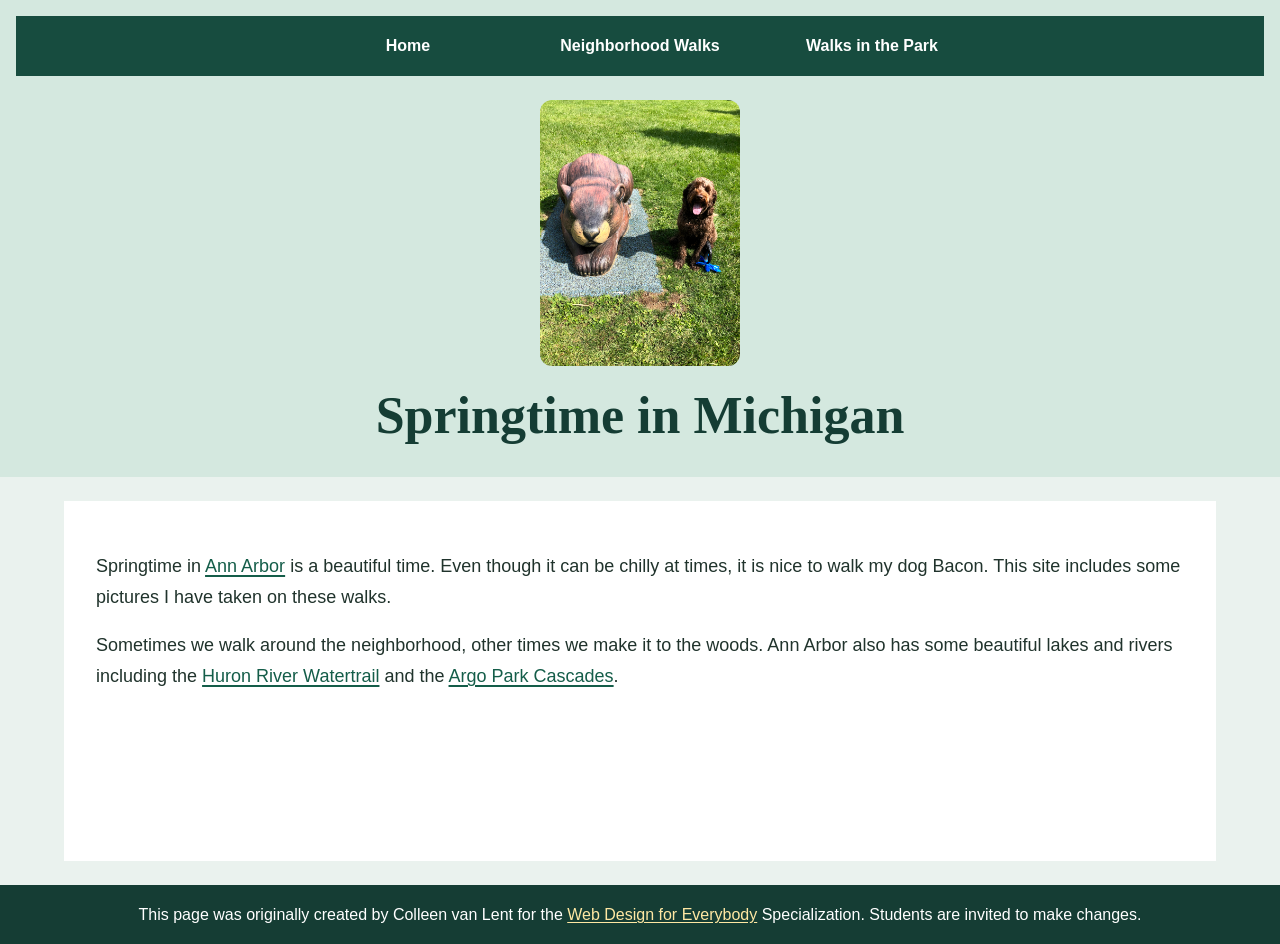
==== index.html @ 26282762 "Add styled Michigan parks pages" ====
<!DOCTYPE html>
<html lang="en">

<head>
  <meta charset="utf-8">
  <meta name="viewport" content="width=device-width">
  <title>Springtime in Michigan</title>
  <!-- You will need to link to the CSS file -->
  <link rel="stylesheet" href="css/style.css">
</head>

<body>
  <header>
      <nav aria-label="Main navigation">
      <ul>
        <li><a href="index.html">Home</a></li>
        <li><a href="neighborhood.html">Neighborhood Walks</a></li>
        <li><a href="parks.html">Walks in the Park</a></li>
      </ul>
    </nav>
    <img src="images/BaconGallupPark.jpg" width="200" alt="Brown Labradoodle sitting next to a statue.">
    <h1>Springtime in Michigan</h1>
  </header>
  <main>
    <p>Springtime in <a href="https://www.michigan.org/city/ann-arbor">Ann Arbor</a> is a beautiful time. Even though
      it can be chilly at times, it is nice to walk my dog Bacon. This site includes some pictures I have taken on
      these walks. </p>

    <p>Sometimes we walk around the neighborhood, other times we make it to the woods. Ann Arbor also has some
      beautiful lakes and rivers including the <a
        href="https://www.annarbor.org/things-to-do/recreation-outdoors/huron-river/">Huron River Watertrail</a> and
      the <a href="https://www.a2gov.org/departments/Parks-Recreation/parks-places/argo/pages/default.aspx">Argo Park
        Cascades</a>.</p>

  </main>
  <footer>
    <p>This page was originally created by Colleen van Lent for the <a
        href="https://www.coursera.org/specializations/web-design"> Web Design for Everybody</a> Specialization.
      Students are invited to make changes.</p>
  </footer>

</body>

</html>
---- css/style.css ----
body {
  margin: 0;
  background-color: #eaf2ee;
  color: #20332c;
  font-family: Arial, Helvetica, sans-serif;
  font-size: 1rem;
}

header {
  padding: 1rem 1rem 2rem;
  background-color: #d4e8df;
  text-align: center;
}

header > img {
  display: block;
  width: min(12.5rem, 80vw);
  height: auto;
  margin: 1.5rem auto 0;
  border-radius: 0.75rem;
}

nav {
  padding: 0.5rem 1rem;
  background-color: #174c3f;
}

nav ul {
  display: flex;
  flex-wrap: wrap;
  justify-content: center;
  gap: 0.5rem;
  margin: 0;
  padding: 0;
  list-style: none;
}

li {
  display: inline-block;
  width: 30%;
  max-width: 14rem;
  min-width: 8rem;
  text-align: center;
}

nav a {
  display: block;
  padding: 0.8rem 0.65rem;
  border-radius: 0.35rem;
  color: #ffffff;
  font-weight: 700;
  text-decoration: none;
}

nav a:hover,
nav a:focus-visible {
  background-color: #286d58;
}

nav a:focus-visible,
footer a:focus-visible {
  outline: 3px solid #f6d77a;
  outline-offset: 3px;
}

h1 {
  margin: 1.25rem 0 0;
  color: #153d34;
  font-family: Georgia, "Times New Roman", serif;
  font-size: clamp(2rem, 5vw, 3.25rem);
  text-align: center;
}

main {
  width: min(100% - 2rem, 72rem);
  min-height: 40vh;
  margin: 1.5rem auto;
  padding: clamp(1rem, 3vw, 2rem);
  box-sizing: border-box;
  background-color: #ffffff;
  font-size: 1.125rem;
}

p {
  line-height: 1.7;
}

main a {
  color: #145d49;
  text-decoration-thickness: 0.1em;
  text-underline-offset: 0.15em;
}

main a:focus-visible {
  outline: 3px solid #a75a00;
  outline-offset: 3px;
}

.photo-gallery {
  display: grid;
  grid-template-columns: repeat(auto-fit, minmax(min(100%, 13rem), 1fr));
  gap: 1rem;
}

.photo-gallery img {
  display: block;
  width: 100%;
  height: 14rem;
  border-radius: 0.5rem;
  object-fit: cover;
}

footer {
  padding: 1rem clamp(1rem, 4vw, 3rem);
  background-color: #153d34;
  color: #ffffff;
  text-align: center;
}

footer p {
  max-width: 70rem;
  margin: 0 auto;
}

footer a {
  color: #ffe8a3;
  text-underline-offset: 0.15em;
}

@media (max-width: 40rem) {
  li {
    width: 100%;
    max-width: 24rem;
    min-width: 0;
  }

  main {
    width: calc(100% - 1rem);
    margin: 0.5rem auto;
  }
}
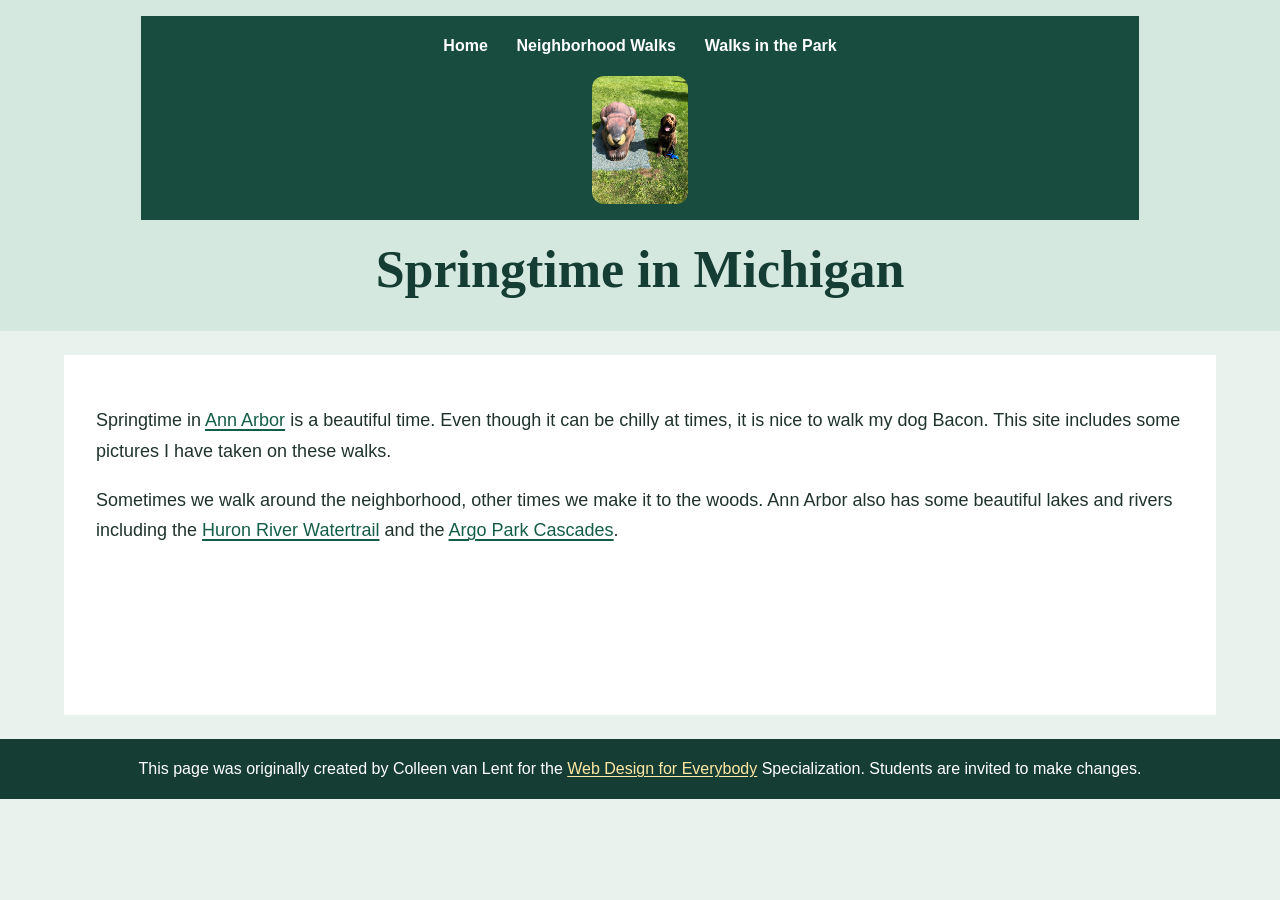
==== commit 5a27cdb0: "update requeriments v2" ====
--- a/index.html
+++ b/index.html
@@ -10,18 +10,19 @@
 </head>
 
 <body>
+  <a class="skip-link" lang="es" href="#main-content">Saltar al contenido principal</a>
   <header>
-      <nav aria-label="Main navigation">
+    <nav aria-label="Main navigation">
       <ul>
         <li><a href="index.html">Home</a></li>
         <li><a href="neighborhood.html">Neighborhood Walks</a></li>
         <li><a href="parks.html">Walks in the Park</a></li>
       </ul>
+      <img src="images/BaconGallupPark.jpg" width="200" alt="Brown Labradoodle sitting next to a statue.">
     </nav>
-    <img src="images/BaconGallupPark.jpg" width="200" alt="Brown Labradoodle sitting next to a statue.">
     <h1>Springtime in Michigan</h1>
   </header>
-  <main>
+  <main id="main-content">
     <p>Springtime in <a href="https://www.michigan.org/city/ann-arbor">Ann Arbor</a> is a beautiful time. Even though
       it can be chilly at times, it is nice to walk my dog Bacon. This site includes some pictures I have taken on
       these walks. </p>
--- a/css/style.css
+++ b/css/style.css
@@ -6,23 +6,40 @@
   font-size: 1rem;
 }
 
+.skip-link {
+  position: absolute;
+  top: -4rem;
+  left: 1rem;
+  z-index: 1;
+  padding: 0.75rem 1rem;
+  background-color: #ffffff;
+  color: #153d34;
+}
+
+.skip-link:focus {
+  top: 1rem;
+}
+
 header {
   padding: 1rem 1rem 2rem;
   background-color: #d4e8df;
   text-align: center;
 }
 
-header > img {
-  display: block;
-  width: min(12.5rem, 80vw);
-  height: auto;
-  margin: 1.5rem auto 0;
-  border-radius: 0.75rem;
+nav {
+  display: inline-block;
+  width: 80%;
+  padding: 0.5rem 1rem;
+  box-sizing: border-box;
+  background-color: #174c3f;
 }
 
-nav {
-  padding: 0.5rem 1rem;
-  background-color: #174c3f;
+nav img {
+  display: block;
+  width: 10%;
+  height: auto;
+  margin: 0.5rem auto;
+  border-radius: 0.75rem;
 }
 
 nav ul {
@@ -35,13 +52,13 @@
   list-style: none;
 }
 
-li {
+/* li {
   display: inline-block;
   width: 30%;
   max-width: 14rem;
   min-width: 8rem;
   text-align: center;
-}
+} */
 
 nav a {
   display: block;
@@ -96,18 +113,25 @@
   outline-offset: 3px;
 }
 
-.photo-gallery {
+.grid {
   display: grid;
-  grid-template-columns: repeat(auto-fit, minmax(min(100%, 13rem), 1fr));
-  gap: 1rem;
+  grid-template-columns: 40% 40%;
+  justify-content: space-around;
+  align-items: center;
+  row-gap: 1rem;
 }
 
-.photo-gallery img {
+.grid img {
   display: block;
   width: 100%;
-  height: 14rem;
   border-radius: 0.5rem;
-  object-fit: cover;
+}
+
+.flex {
+  display: flex;
+  flex-wrap: wrap;
+  justify-content: space-around;
+  gap: 1rem;
 }
 
 footer {
@@ -128,11 +152,11 @@
 }
 
 @media (max-width: 40rem) {
-  li {
+  /* li {
     width: 100%;
     max-width: 24rem;
     min-width: 0;
-  }
+  } */
 
   main {
     width: calc(100% - 1rem);
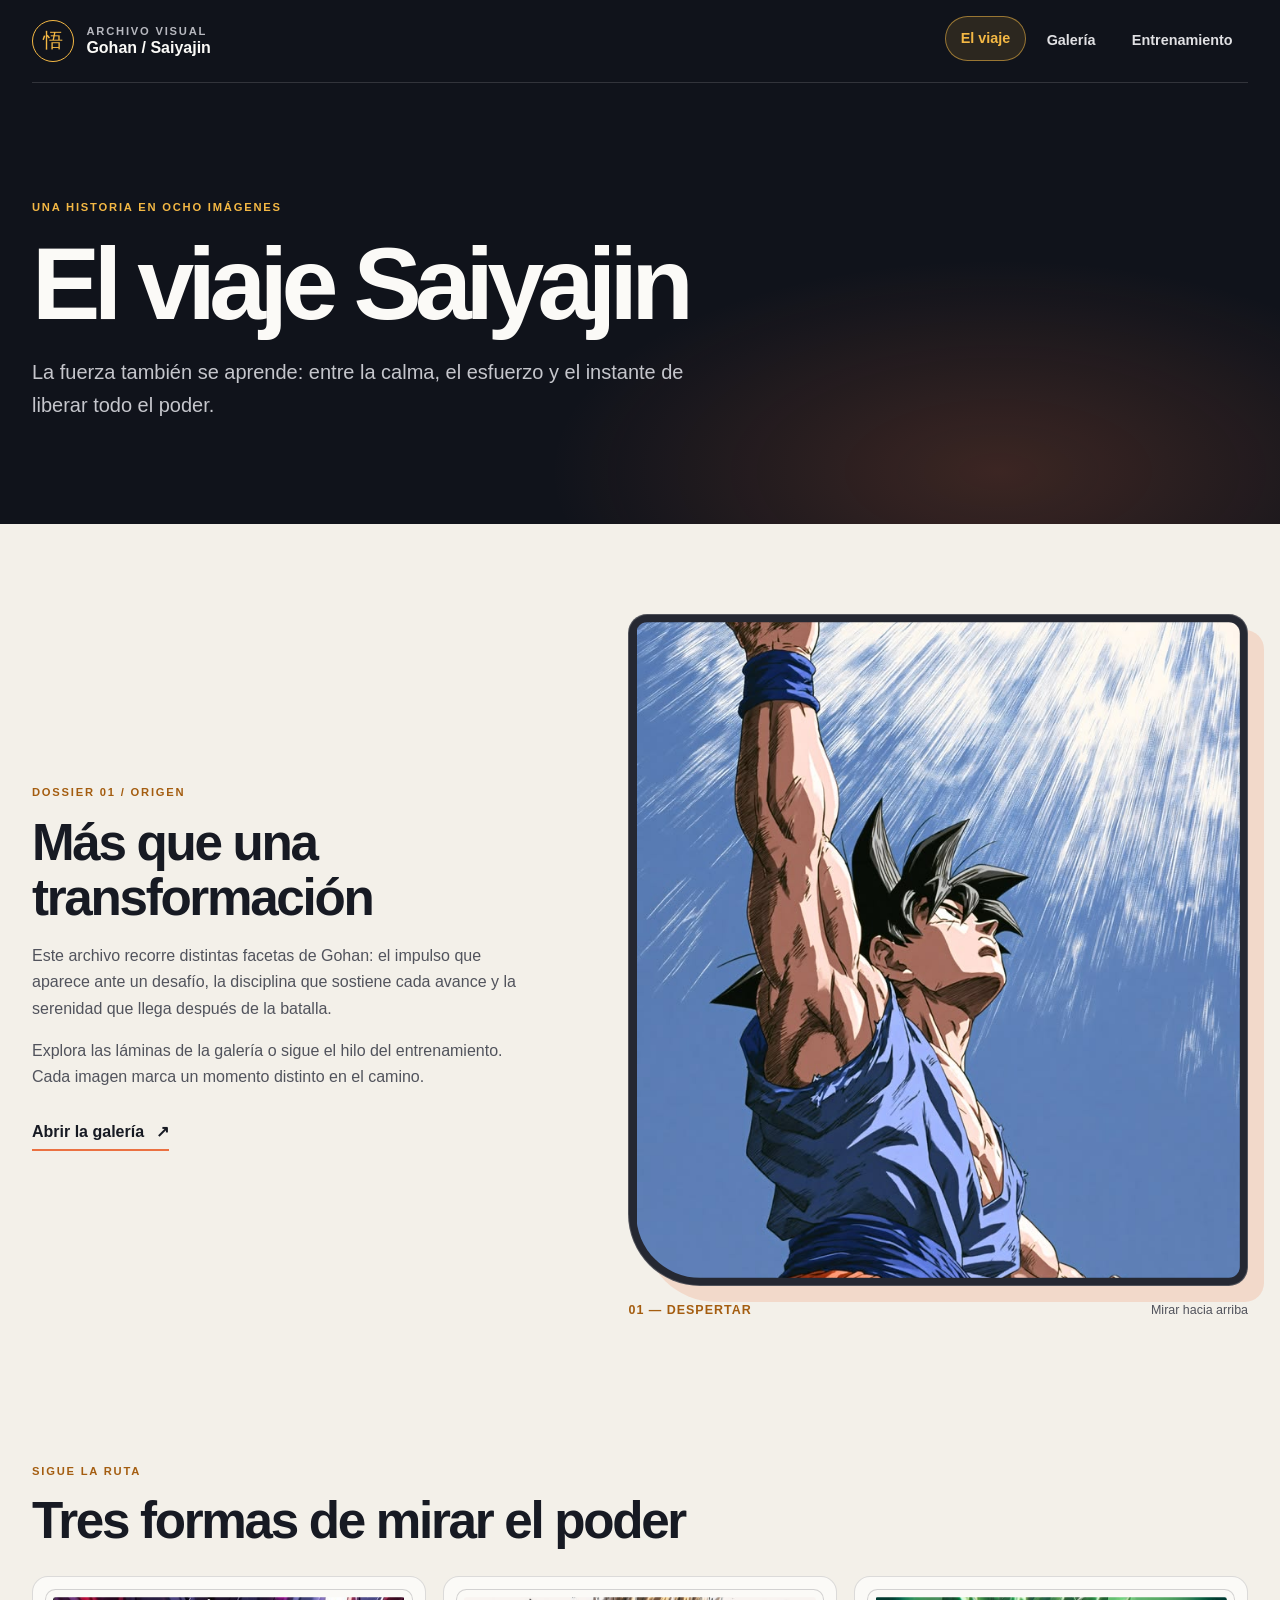
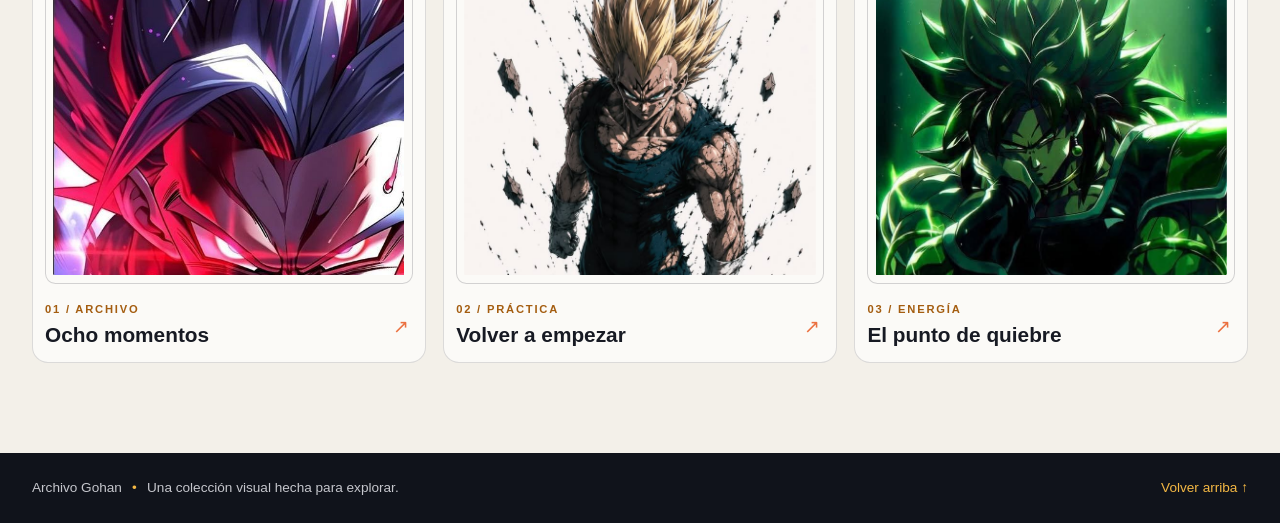
==== commit 5b8cf631: "Actualizar sitio con galería de Gohan" ====
--- a/index.html
+++ b/index.html
@@ -1,45 +1,79 @@
-<!DOCTYPE html>
-<html lang="en">
-
+<!doctype html>
+<html lang="es">
 <head>
   <meta charset="utf-8">
-  <meta name="viewport" content="width=device-width">
-  <title>Springtime in Michigan</title>
-  <!-- You will need to link to the CSS file -->
+  <meta name="viewport" content="width=device-width, initial-scale=1">
+  <meta name="description" content="Un archivo visual sobre la energía, el crecimiento y las distintas etapas de Gohan.">
+  <title>El viaje Saiyajin | Archivo Gohan</title>
   <link rel="stylesheet" href="css/style.css">
 </head>
+<body>
+  <a class="skip-link" href="#contenido">Saltar al contenido principal</a>
+  <header class="site-header">
+    <nav class="site-nav" aria-label="Navegación principal">
+      <a class="wordmark" href="index.html" aria-label="Archivo Gohan, inicio">
+        <span class="wordmark__seal" aria-hidden="true">悟</span>
+        <span><span class="wordmark__eyebrow">ARCHIVO VISUAL</span><span class="wordmark__name">Gohan / Saiyajin</span></span>
+      </a>
+      <ul class="nav-links">
+        <li><a aria-current="page" href="index.html">El viaje</a></li>
+        <li><a href="neighborhood.html">Galería</a></li>
+        <li><a href="parks.html">Entrenamiento</a></li>
+      </ul>
+    </nav>
+    <div class="masthead">
+      <p class="eyebrow">Una historia en ocho imágenes</p>
+      <h1>El viaje Saiyajin</h1>
+      <p class="masthead__lead">La fuerza también se aprende: entre la calma, el esfuerzo y el instante de liberar todo el poder.</p>
+    </div>
+  </header>
 
-<body>
-  <a class="skip-link" lang="es" href="#main-content">Saltar al contenido principal</a>
-  <header>
-    <nav aria-label="Main navigation">
-      <ul>
-        <li><a href="index.html">Home</a></li>
-        <li><a href="neighborhood.html">Neighborhood Walks</a></li>
-        <li><a href="parks.html">Walks in the Park</a></li>
-      </ul>
-      <img src="images/BaconGallupPark.jpg" width="200" alt="Brown Labradoodle sitting next to a statue.">
-    </nav>
-    <h1>Springtime in Michigan</h1>
-  </header>
-  <main id="main-content">
-    <p>Springtime in <a href="https://www.michigan.org/city/ann-arbor">Ann Arbor</a> is a beautiful time. Even though
-      it can be chilly at times, it is nice to walk my dog Bacon. This site includes some pictures I have taken on
-      these walks. </p>
+  <main id="contenido" class="page-shell">
+    <section class="intro-grid" aria-labelledby="intro-title">
+      <div class="intro-copy">
+        <p class="eyebrow eyebrow--dark">Dossier 01 / Origen</p>
+        <h2 id="intro-title">Más que una transformación</h2>
+        <p>Este archivo recorre distintas facetas de Gohan: el impulso que aparece ante un desafío, la disciplina que sostiene cada avance y la serenidad que llega después de la batalla.</p>
+        <p>Explora las láminas de la galería o sigue el hilo del entrenamiento. Cada imagen marca un momento distinto en el camino.</p>
+        <a class="action-link" href="neighborhood.html">Abrir la galería <span aria-hidden="true">↗</span></a>
+      </div>
+      <figure class="hero-figure">
+        <img src="resources/gohan08.jpeg" alt="Gohan levanta los brazos hacia un cielo luminoso." fetchpriority="high">
+        <figcaption><span>01 — Despertar</span><span>Mirar hacia arriba</span></figcaption>
+      </figure>
+    </section>
 
-    <p>Sometimes we walk around the neighborhood, other times we make it to the woods. Ann Arbor also has some
-      beautiful lakes and rivers including the <a
-        href="https://www.annarbor.org/things-to-do/recreation-outdoors/huron-river/">Huron River Watertrail</a> and
-      the <a href="https://www.a2gov.org/departments/Parks-Recreation/parks-places/argo/pages/default.aspx">Argo Park
-        Cascades</a>.</p>
+    <section class="chapter-section" aria-labelledby="chapters-title">
+      <div class="section-heading">
+        <p class="eyebrow eyebrow--dark">Sigue la ruta</p>
+        <h2 id="chapters-title">Tres formas de mirar el poder</h2>
+      </div>
+      <div class="chapter-grid">
+        <a class="chapter-card" href="neighborhood.html">
+          <img src="resources/gohan01.jpeg" alt="Primer plano de Gohan rodeado por una energía roja y violeta." loading="lazy">
+          <span class="chapter-card__number">01 / Archivo</span>
+          <h3>Ocho momentos</h3>
+          <span class="chapter-card__arrow" aria-hidden="true">↗</span>
+        </a>
+        <a class="chapter-card" href="parks.html">
+          <img src="resources/gohan06.jpeg" alt="Gohan de pie, concentrado, entre trazos oscuros." loading="lazy">
+          <span class="chapter-card__number">02 / Práctica</span>
+          <h3>Volver a empezar</h3>
+          <span class="chapter-card__arrow" aria-hidden="true">↗</span>
+        </a>
+        <a class="chapter-card" href="neighborhood.html#cambio">
+          <img src="resources/gohan03.jpeg" alt="Una figura poderosa envuelta en un aura verde brillante." loading="lazy">
+          <span class="chapter-card__number">03 / Energía</span>
+          <h3>El punto de quiebre</h3>
+          <span class="chapter-card__arrow" aria-hidden="true">↗</span>
+        </a>
+      </div>
+    </section>
+  </main>
 
-  </main>
-  <footer>
-    <p>This page was originally created by Colleen van Lent for the <a
-        href="https://www.coursera.org/specializations/web-design"> Web Design for Everybody</a> Specialization.
-      Students are invited to make changes.</p>
+  <footer class="site-footer">
+    <p>Archivo Gohan <span aria-hidden="true">•</span> Una colección visual hecha para explorar.</p>
+    <a href="#contenido">Volver arriba ↑</a>
   </footer>
-
 </body>
-
 </html>
--- a/css/style.css
+++ b/css/style.css
@@ -1,165 +1,656 @@
+:root {
+  color-scheme: light;
+  --ink: #171a23;
+  --ink-soft: #51535c;
+  --paper: #f3f0e9;
+  --paper-bright: #fbfaf7;
+  --night: #10131b;
+  --night-soft: #1c202b;
+  --gold: #f4b844;
+  --orange: #eb7141;
+  --line: rgba(23, 26, 35, 0.14);
+  --display: 'Trebuchet MS', 'Arial Narrow', sans-serif;
+  --body: Arial, Helvetica, sans-serif;
+}
+
+* {
+  box-sizing: border-box;
+}
+
+html {
+  scroll-behavior: smooth;
+}
+
 body {
   margin: 0;
-  background-color: #eaf2ee;
-  color: #20332c;
-  font-family: Arial, Helvetica, sans-serif;
-  font-size: 1rem;
+  background: var(--paper);
+  color: var(--ink);
+  font-family: var(--body);
+  line-height: 1.65;
 }
 
 .skip-link {
   position: absolute;
-  top: -4rem;
+  z-index: 10;
+  top: -5rem;
   left: 1rem;
-  z-index: 1;
-  padding: 0.75rem 1rem;
-  background-color: #ffffff;
-  color: #153d34;
+  padding: 0.8rem 1rem;
+  border: 2px solid var(--gold);
+  border-radius: 0.4rem;
+  background: var(--night);
+  color: #fff;
+  font-weight: 700;
+  text-decoration: none;
 }
 
 .skip-link:focus {
   top: 1rem;
-}
-
-header {
-  padding: 1rem 1rem 2rem;
-  background-color: #d4e8df;
-  text-align: center;
-}
-
-nav {
-  display: inline-block;
-  width: 80%;
-  padding: 0.5rem 1rem;
-  box-sizing: border-box;
-  background-color: #174c3f;
-}
-
-nav img {
+  outline: 3px solid #fff;
+  outline-offset: 3px;
+}
+
+.site-header {
+  overflow: hidden;
+  background:
+    radial-gradient(ellipse at 78% 90%, rgba(235, 113, 65, 0.2), transparent 28rem),
+    var(--night);
+  color: var(--paper-bright);
+}
+
+.site-nav {
+  display: flex;
+  align-items: center;
+  justify-content: space-between;
+  gap: 2rem;
+  width: min(100% - 3rem, 76rem);
+  margin: 0 auto;
+  padding: 1.15rem 0;
+  border-bottom: 1px solid rgba(255, 255, 255, 0.14);
+}
+
+.wordmark {
+  display: flex;
+  align-items: center;
+  gap: 0.75rem;
+  color: var(--paper-bright);
+  text-decoration: none;
+}
+
+.wordmark__seal {
+  display: grid;
+  width: 2.65rem;
+  aspect-ratio: 1;
+  place-items: center;
+  border: 1px solid var(--gold);
+  border-radius: 50%;
+  color: var(--gold);
+  font-family: serif;
+  font-size: 1.25rem;
+}
+
+.wordmark__eyebrow,
+.wordmark__name {
   display: block;
-  width: 10%;
-  height: auto;
-  margin: 0.5rem auto;
-  border-radius: 0.75rem;
-}
-
-nav ul {
+  line-height: 1.25;
+}
+
+.wordmark__eyebrow,
+.eyebrow,
+.chapter-card__number {
+  font-size: 0.7rem;
+  font-weight: 700;
+  letter-spacing: 0.16em;
+  text-transform: uppercase;
+}
+
+.wordmark__eyebrow {
+  color: #b7b8bf;
+}
+
+.wordmark__name {
+  font-family: var(--display);
+  font-size: 1rem;
+  font-weight: 700;
+}
+
+.nav-links {
   display: flex;
   flex-wrap: wrap;
-  justify-content: center;
-  gap: 0.5rem;
+  justify-content: flex-end;
+  gap: 0.35rem;
   margin: 0;
   padding: 0;
   list-style: none;
 }
 
-/* li {
-  display: inline-block;
-  width: 30%;
-  max-width: 14rem;
-  min-width: 8rem;
-  text-align: center;
-} */
-
-nav a {
+.nav-links a {
   display: block;
-  padding: 0.8rem 0.65rem;
-  border-radius: 0.35rem;
-  color: #ffffff;
+  padding: 0.6rem 0.9rem;
+  border: 1px solid transparent;
+  border-radius: 999px;
+  color: #e0e0e3;
+  font-size: 0.9rem;
+  font-weight: 600;
+  text-decoration: none;
+  transition: color 180ms ease, background-color 180ms ease, border-color 180ms ease, transform 180ms ease;
+}
+
+.nav-links a:hover,
+.nav-links a:focus-visible,
+.nav-links a[aria-current="page"] {
+  transform: translateY(-2px);
+  border-color: rgba(244, 184, 68, 0.55);
+  background: rgba(244, 184, 68, 0.12);
+  color: var(--gold);
+}
+
+.nav-links a:focus-visible,
+.wordmark:focus-visible,
+.action-link:focus-visible,
+.site-footer a:focus-visible {
+  outline: 2px solid var(--gold);
+  outline-offset: 4px;
+}
+
+.masthead {
+  width: min(100% - 3rem, 76rem);
+  margin: 0 auto;
+  padding: clamp(3.5rem, 9vw, 7.5rem) 0 clamp(4rem, 8vw, 6.5rem);
+}
+
+.masthead--compact {
+  padding-top: clamp(3.5rem, 7vw, 5.5rem);
+  padding-bottom: clamp(3rem, 6vw, 4.5rem);
+}
+
+.eyebrow {
+  margin: 0 0 0.8rem;
+  color: var(--gold);
+}
+
+.eyebrow--dark {
+  color: #a45d10;
+}
+
+h1,
+h2,
+h3,
+p {
+  margin-top: 0;
+}
+
+h1,
+h2,
+h3 {
+  font-family: var(--display);
+  line-height: 1.08;
+}
+
+.masthead h1 {
+  max-width: 14ch;
+  margin-bottom: 1rem;
+  font-size: clamp(3rem, 8vw, 6.75rem);
+  letter-spacing: -0.065em;
+}
+
+.masthead__lead {
+  max-width: 43rem;
+  margin-bottom: 0;
+  color: #c5c6cc;
+  font-size: clamp(1.05rem, 2vw, 1.25rem);
+}
+
+.page-shell {
+  width: min(100% - 3rem, 76rem);
+  margin: 0 auto;
+  padding: clamp(3rem, 7vw, 6rem) 0;
+}
+
+.intro-grid,
+.training-feature {
+  display: grid;
+  grid-template-columns: minmax(0, 0.9fr) minmax(18rem, 1.1fr);
+  align-items: center;
+  gap: clamp(2rem, 7vw, 6.5rem);
+}
+
+.intro-copy h2,
+.training-copy h2,
+.section-heading h2 {
+  margin-bottom: 1.1rem;
+  font-size: clamp(2rem, 4vw, 3.4rem);
+  letter-spacing: -0.045em;
+}
+
+.intro-copy p:not(.eyebrow),
+.training-copy p:not(.eyebrow) {
+  color: var(--ink-soft);
+}
+
+.action-link {
+  display: inline-flex;
+  align-items: center;
+  gap: 0.75rem;
+  margin-top: 0.75rem;
+  padding-bottom: 0.25rem;
+  border-bottom: 2px solid var(--orange);
+  color: var(--ink);
   font-weight: 700;
   text-decoration: none;
-}
-
-nav a:hover,
-nav a:focus-visible {
-  background-color: #286d58;
-}
-
-nav a:focus-visible,
-footer a:focus-visible {
-  outline: 3px solid #f6d77a;
+  transition: gap 180ms ease, color 180ms ease;
+}
+
+.action-link:hover {
+  gap: 1.15rem;
+  color: #a64824;
+}
+
+figure {
+  margin: 0;
+}
+
+img {
+  display: block;
+  max-width: 100%;
+  height: auto;
+  padding: 0.45rem;
+  border: 1px solid rgba(23, 26, 35, 0.18);
+  border-radius: 1rem;
+  background: var(--paper-bright);
+}
+
+.hero-figure img,
+.training-portrait img {
+  width: 100%;
+  max-height: 42rem;
+  object-fit: cover;
+  object-position: center 32%;
+  border-color: rgba(255, 255, 255, 0.2);
+  border-radius: 1.2rem 1.2rem 1.2rem 4.5rem;
+  background: #252832;
+  box-shadow: 1rem 1rem 0 rgba(235, 113, 65, 0.18);
+}
+
+.hero-figure figcaption,
+.training-portrait figcaption {
+  display: flex;
+  justify-content: space-between;
+  gap: 1rem;
+  margin-top: 0.9rem;
+  color: var(--ink-soft);
+  font-size: 0.78rem;
+}
+
+.hero-figure figcaption span:first-child {
+  color: #a45d10;
+  font-weight: 700;
+  letter-spacing: 0.08em;
+  text-transform: uppercase;
+}
+
+.chapter-section,
+.practice-section {
+  margin-top: clamp(5rem, 11vw, 9rem);
+}
+
+.section-heading {
+  margin-bottom: 1.75rem;
+}
+
+.section-heading h2 {
+  margin-bottom: 0;
+}
+
+.chapter-grid {
+  display: grid;
+  grid-template-columns: repeat(3, minmax(0, 1fr));
+  gap: 1.1rem;
+}
+
+.chapter-card {
+  position: relative;
+  display: block;
+  min-width: 0;
+  padding: 0.75rem 0.75rem 1rem;
+  border: 1px solid var(--line);
+  border-radius: 1rem;
+  background: var(--paper-bright);
+  color: inherit;
+  text-decoration: none;
+  transition: transform 200ms ease, box-shadow 200ms ease, border-color 200ms ease;
+}
+
+.chapter-card:hover,
+.chapter-card:focus-visible {
+  transform: translateY(-6px);
+  border-color: rgba(235, 113, 65, 0.55);
+  box-shadow: 0 1rem 2rem rgba(23, 26, 35, 0.1);
+}
+
+.chapter-card:focus-visible {
+  outline: 2px solid #a45d10;
   outline-offset: 3px;
 }
 
-h1 {
-  margin: 1.25rem 0 0;
-  color: #153d34;
-  font-family: Georgia, "Times New Roman", serif;
-  font-size: clamp(2rem, 5vw, 3.25rem);
+.chapter-card img {
+  width: 100%;
+  height: clamp(13rem, 23vw, 19rem);
+  object-fit: cover;
+  object-position: center 28%;
+  border-radius: 0.65rem;
+  transition: transform 300ms ease;
+}
+
+.chapter-card:hover img {
+  transform: scale(1.015);
+}
+
+.chapter-card__number {
+  display: block;
+  margin-top: 1rem;
+  color: #a45d10;
+}
+
+.chapter-card h3 {
+  margin: 0.35rem 2rem 0 0;
+  font-size: 1.3rem;
+}
+
+.chapter-card__arrow {
+  position: absolute;
+  right: 1rem;
+  bottom: 1.2rem;
+  color: var(--orange);
+  font-size: 1.2rem;
+}
+
+.section-heading--row {
+  display: flex;
+  align-items: end;
+  justify-content: space-between;
+  gap: 2rem;
+}
+
+.section-note {
+  margin-bottom: 0.35rem;
+  color: var(--ink-soft);
+  font-size: 0.9rem;
+}
+
+.archive-grid {
+  display: grid;
+  grid-template-columns: repeat(4, minmax(0, 1fr));
+  gap: 1rem;
+}
+
+.archive-card {
+  min-width: 0;
+  padding: 0.6rem;
+  border: 1px solid var(--line);
+  border-radius: 0.8rem;
+  background: var(--paper-bright);
+  box-shadow: 0 0.4rem 1.2rem rgba(23, 26, 35, 0.035);
+}
+
+.archive-card img {
+  width: 100%;
+  aspect-ratio: 0.78;
+  object-fit: cover;
+  object-position: center 30%;
+  border-radius: 0.45rem;
+  transition: transform 260ms ease, filter 260ms ease, box-shadow 260ms ease;
+}
+
+.archive-card:hover img {
+  transform: translateY(-4px) scale(1.025);
+  filter: saturate(1.12);
+  box-shadow: 0 0.8rem 1.4rem rgba(16, 19, 27, 0.2);
+}
+
+.archive-card:nth-child(4n + 1) img {
+  border-radius: 2rem 0.45rem 0.45rem 0.45rem;
+}
+
+.archive-card:nth-child(4n + 2) img {
+  border-radius: 0.45rem 2rem 0.45rem 0.45rem;
+}
+
+.archive-card:nth-child(4n + 3) img {
+  border-radius: 0.45rem 0.45rem 2rem 0.45rem;
+}
+
+.archive-card:nth-child(4n) img {
+  border-radius: 0.45rem 0.45rem 0.45rem 2rem;
+}
+
+.archive-card figcaption {
+  display: flex;
+  align-items: baseline;
+  gap: 0.55rem;
+  padding: 0.65rem 0.2rem 0.1rem;
+  font-size: 0.85rem;
+  font-weight: 600;
+}
+
+.archive-card figcaption span {
+  color: #a45d10;
+  font-family: var(--display);
+  font-size: 0.75rem;
+}
+
+.closing-note {
+  margin: 3rem 0 0;
+  padding-top: 1rem;
+  border-top: 1px solid var(--line);
+  color: var(--ink-soft);
+  font-family: var(--display);
+  font-size: clamp(1.2rem, 3vw, 1.7rem);
   text-align: center;
 }
 
-main {
-  width: min(100% - 2rem, 72rem);
-  min-height: 40vh;
-  margin: 1.5rem auto;
-  padding: clamp(1rem, 3vw, 2rem);
-  box-sizing: border-box;
-  background-color: #ffffff;
-  font-size: 1.125rem;
-}
-
-p {
-  line-height: 1.7;
-}
-
-main a {
-  color: #145d49;
-  text-decoration-thickness: 0.1em;
-  text-underline-offset: 0.15em;
-}
-
-main a:focus-visible {
-  outline: 3px solid #a75a00;
-  outline-offset: 3px;
-}
-
-.grid {
-  display: grid;
-  grid-template-columns: 40% 40%;
-  justify-content: space-around;
+.training-feature {
+  grid-template-columns: minmax(17rem, 0.85fr) minmax(0, 1.15fr);
+}
+
+.training-portrait img {
+  max-height: 39rem;
+  object-position: center 20%;
+  border-radius: 1.2rem 4rem 1.2rem 1.2rem;
+  box-shadow: -1rem 1rem 0 rgba(244, 184, 68, 0.25);
+}
+
+.training-copy blockquote {
+  margin: 1.5rem 0;
+  padding: 0.25rem 0 0.25rem 1.2rem;
+  border-left: 3px solid var(--orange);
+  color: var(--ink);
+  font-family: var(--display);
+  font-size: 1.25rem;
+  font-weight: 600;
+}
+
+.training-strip {
+  display: flex;
+  flex-wrap: wrap;
+  align-items: stretch;
+  gap: 1rem;
+}
+
+.training-card {
+  flex: 1 1 13rem;
+  min-width: 0;
+  padding: 0.65rem;
+  border: 1px solid var(--line);
+  border-radius: 0.9rem;
+  background: var(--paper-bright);
+  transition: transform 200ms ease, box-shadow 200ms ease;
+}
+
+.training-card:hover {
+  transform: translateY(-5px);
+  box-shadow: 0 1rem 1.7rem rgba(23, 26, 35, 0.12);
+}
+
+.training-card img {
+  width: 100%;
+  height: 17rem;
+  object-fit: cover;
+  object-position: center 24%;
+  border-radius: 0.55rem;
+}
+
+.training-card:nth-child(even) img {
+  border-radius: 2.2rem 0.55rem 0.55rem 0.55rem;
+}
+
+.training-card figcaption {
+  display: flex;
+  gap: 0.55rem;
+  padding: 0.65rem 0.2rem 0.1rem;
+  font-weight: 700;
+}
+
+.training-card figcaption span {
+  color: #a45d10;
+  font-size: 0.8rem;
+}
+
+.site-footer {
+  display: flex;
   align-items: center;
-  row-gap: 1rem;
-}
-
-.grid img {
-  display: block;
-  width: 100%;
-  border-radius: 0.5rem;
-}
-
-.flex {
-  display: flex;
-  flex-wrap: wrap;
-  justify-content: space-around;
-  gap: 1rem;
-}
-
-footer {
-  padding: 1rem clamp(1rem, 4vw, 3rem);
-  background-color: #153d34;
-  color: #ffffff;
-  text-align: center;
-}
-
-footer p {
-  max-width: 70rem;
-  margin: 0 auto;
-}
-
-footer a {
-  color: #ffe8a3;
-  text-underline-offset: 0.15em;
-}
-
-@media (max-width: 40rem) {
-  /* li {
+  justify-content: space-between;
+  gap: 1.5rem;
+  padding: 1.5rem max(1.5rem, calc((100% - 76rem) / 2));
+  background: var(--night);
+  color: #c5c6cc;
+  font-size: 0.85rem;
+}
+
+.site-footer p {
+  margin: 0;
+}
+
+.site-footer p span {
+  padding: 0 0.4rem;
+  color: var(--gold);
+}
+
+.site-footer a {
+  color: var(--gold);
+  text-decoration: none;
+}
+
+.site-footer a:hover {
+  text-decoration: underline;
+  text-underline-offset: 0.2em;
+}
+
+@media (max-width: 56rem) {
+  .site-nav {
+    align-items: flex-start;
+  }
+
+  .archive-grid {
+    grid-template-columns: repeat(3, minmax(0, 1fr));
+  }
+
+  .intro-grid,
+  .training-feature {
+    gap: 2.5rem;
+  }
+}
+
+@media (max-width: 42rem) {
+  .site-nav {
+    flex-direction: column;
+    gap: 0.8rem;
+    width: min(100% - 2rem, 76rem);
+  }
+
+  .nav-links {
+    justify-content: flex-start;
     width: 100%;
-    max-width: 24rem;
-    min-width: 0;
-  } */
-
-  main {
-    width: calc(100% - 1rem);
-    margin: 0.5rem auto;
-  }
-}
+    gap: 0.2rem;
+  }
+
+  .nav-links a {
+    padding: 0.55rem 0.7rem;
+    font-size: 0.82rem;
+  }
+
+  .masthead,
+  .page-shell {
+    width: min(100% - 2rem, 76rem);
+  }
+
+  .intro-grid,
+  .training-feature {
+    grid-template-columns: 1fr;
+  }
+
+  .intro-copy {
+    order: 1;
+  }
+
+  .hero-figure {
+    order: 0;
+  }
+
+  .chapter-grid {
+    grid-template-columns: 1fr;
+  }
+
+  .chapter-card img {
+    height: 19rem;
+  }
+
+  .archive-grid {
+    grid-template-columns: repeat(2, minmax(0, 1fr));
+    gap: 0.65rem;
+  }
+
+  .archive-card {
+    padding: 0.4rem;
+  }
+
+  .archive-card figcaption {
+    flex-wrap: wrap;
+    gap: 0.25rem 0.45rem;
+    font-size: 0.77rem;
+  }
+
+  .section-heading--row {
+    display: block;
+  }
+
+  .section-note {
+    margin-top: 0.75rem;
+  }
+
+  .training-card {
+    flex-basis: 10rem;
+  }
+
+  .training-card img {
+    height: 13rem;
+  }
+
+  .site-footer {
+    align-items: flex-start;
+    flex-direction: column;
+    gap: 0.5rem;
+    padding: 1.25rem 1rem;
+  }
+}
+
+@media (prefers-reduced-motion: reduce) {
+  html {
+    scroll-behavior: auto;
+  }
+
+  *,
+  *::before,
+  *::after {
+    transition-duration: 0.01ms !important;
+  }
+}
